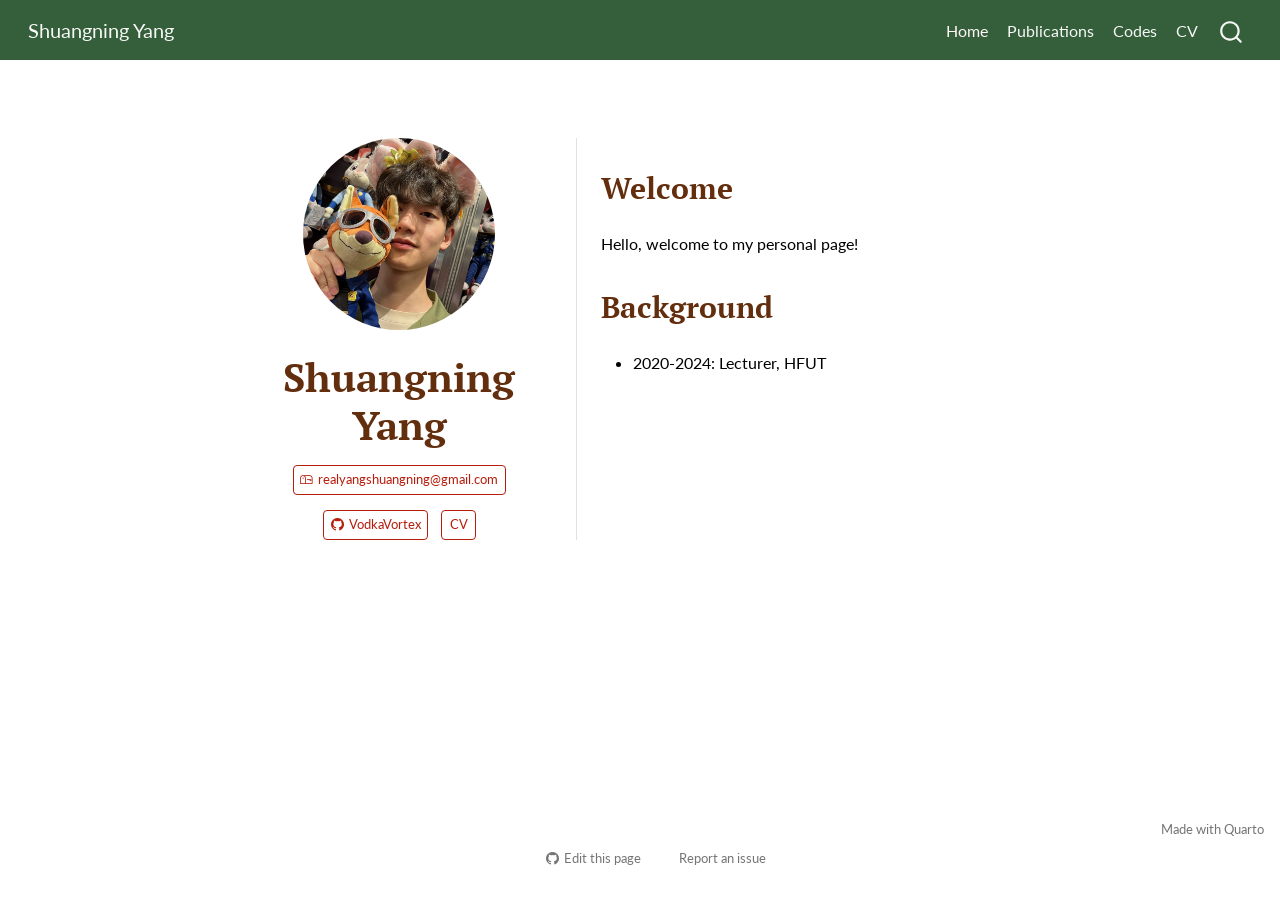
==== docs/index.html @ d21ace36 "update site" ====
<!DOCTYPE html>
<html xmlns="http://www.w3.org/1999/xhtml" lang="en" xml:lang="en"><head>

<meta charset="utf-8">
<meta name="generator" content="quarto-1.9.37">

<meta name="viewport" content="width=device-width, initial-scale=1.0, user-scalable=yes">


<title>Shuangning Yang</title>
<style>
/* Default styles provided by pandoc.
** See https://pandoc.org/MANUAL.html#variables-for-html for config info.
*/
code{white-space: pre-wrap;}
span.smallcaps{font-variant: small-caps;}
div.columns{display: flex; gap: min(4vw, 1.5em);}
div.column{flex: auto; overflow-x: auto;}
div.hanging-indent{margin-left: 1.5em; text-indent: -1.5em;}
ul.task-list{list-style: none;}
ul.task-list li input[type="checkbox"] {
  width: 0.8em;
  margin: 0 0.8em 0.2em -1em; /* quarto-specific, see https://github.com/quarto-dev/quarto-cli/issues/4556 */ 
  vertical-align: middle;
}
</style>


<script src="site_libs/quarto-nav/quarto-nav.js"></script>
<script src="site_libs/quarto-nav/headroom.min.js"></script>
<script src="site_libs/clipboard/clipboard.min.js"></script>
<script src="site_libs/quarto-search/autocomplete.umd.js"></script>
<script src="site_libs/quarto-search/fuse.min.js"></script>
<script src="site_libs/quarto-search/quarto-search.js"></script>
<meta name="quarto:offset" content="./">
<link href="./images/site-logo.png" rel="icon" type="image/png">
<script src="site_libs/quarto-html/quarto.js" type="module"></script>
<script src="site_libs/quarto-html/tabsets/tabsets.js" type="module"></script>
<script src="site_libs/quarto-html/popper.min.js"></script>
<script src="site_libs/quarto-html/tippy.umd.min.js"></script>
<link href="site_libs/quarto-html/tippy.css" rel="stylesheet">
<link href="site_libs/quarto-html/quarto-syntax-highlighting-a9c94084e156453ce75ecc8ff7b2041c.css" rel="stylesheet" id="quarto-text-highlighting-styles">
<script src="site_libs/bootstrap/bootstrap.min.js"></script>
<link href="site_libs/bootstrap/bootstrap-icons.css" rel="stylesheet">
<link href="site_libs/bootstrap/bootstrap-41ae93add7a3557bed0a49f18073adfd.min.css" rel="stylesheet" append-hash="true" id="quarto-bootstrap" data-mode="light">
<script id="quarto-search-options" type="application/json">{
  "location": "navbar",
  "copy-button": false,
  "collapse-after": 3,
  "panel-placement": "end",
  "type": "overlay",
  "limit": 50,
  "keyboard-shortcut": [
    "f",
    "/",
    "s"
  ],
  "show-item-context": false,
  "language": {
    "search-no-results-text": "No results",
    "search-matching-documents-text": "matching documents",
    "search-copy-link-title": "Copy link to search",
    "search-hide-matches-text": "Hide additional matches",
    "search-more-match-text": "more match in this document",
    "search-more-matches-text": "more matches in this document",
    "search-clear-button-title": "Clear",
    "search-text-placeholder": "",
    "search-detached-cancel-button-title": "Cancel",
    "search-submit-button-title": "Submit",
    "search-label": "Search"
  }
}</script>


</head>

<body class="nav-fixed fullcontent quarto-light">

<div id="quarto-search-results"></div>
  <header id="quarto-header" class="headroom fixed-top">
    <nav class="navbar navbar-expand-lg " data-bs-theme="dark">
      <div class="navbar-container container-fluid">
      <div class="navbar-brand-container mx-auto">
    <a class="navbar-brand" href="./index.html">
    <span class="navbar-title">Shuangning Yang</span>
    </a>
  </div>
            <div id="quarto-search" class="" title="Search"></div>
          <button class="navbar-toggler" type="button" data-bs-toggle="collapse" data-bs-target="#navbarCollapse" aria-controls="navbarCollapse" role="menu" aria-expanded="false" aria-label="Toggle navigation" onclick="if (window.quartoToggleHeadroom) { window.quartoToggleHeadroom(); }">
  <span class="navbar-toggler-icon"></span>
</button>
          <div class="collapse navbar-collapse" id="navbarCollapse">
            <ul class="navbar-nav navbar-nav-scroll ms-auto">
  <li class="nav-item">
    <a class="nav-link active" href="./index.html" aria-current="page"> 
<span class="menu-text">Home</span></a>
  </li>  
  <li class="nav-item">
    <a class="nav-link" href="./publications.html"> 
<span class="menu-text">Publications</span></a>
  </li>  
  <li class="nav-item">
    <a class="nav-link" href="./codes.html"> 
<span class="menu-text">Codes</span></a>
  </li>  
  <li class="nav-item">
    <a class="nav-link" href="./CV.pdf"> 
<span class="menu-text">CV</span></a>
  </li>  
</ul>
          </div> <!-- /navcollapse -->
            <div class="quarto-navbar-tools">
</div>
      </div> <!-- /container-fluid -->
    </nav>
</header>
<!-- content -->
<div id="quarto-content" class="quarto-container page-columns page-rows-contents page-layout-article page-navbar">
<!-- sidebar -->
<!-- margin-sidebar -->
    
<!-- main -->
<main class="content" id="quarto-document-content">




<div class="quarto-about-trestles">
  <div class="about-entity">
    <img src="images/yangshuangning.png" class="about-image
  round " style="height: 12em; width: 12em;">
<header id="title-block-header" class="quarto-title-block default">
<div class="quarto-title">
<h1 class="title">Shuangning Yang</h1>
</div>
<div class="quarto-title-meta">
  </div>
</header>
    <div class="about-links">
  <a href="mailto:realyangshuangning@gmail.com" class="about-link" rel="" target="">
    <i class="bi bi-mailbox"></i>
     <span class="about-link-text">realyangshuangning@gmail.com</span>
  </a>
  <a href="https://github.com/VodkaVortex" class="about-link" rel="" target="">
    <i class="bi bi-github"></i>
     <span class="about-link-text">VodkaVortex</span>
  </a>
  <a href="/CV.pdf" class="about-link" rel="" target="">
    <i class="bi bi-📝"></i>
     <span class="about-link-text">CV</span>
  </a>
</div>
  </div>
  <div class="about-contents"><div id="hero-heading">
<section id="welcome" class="level2">
<h2 data-anchor-id="welcome">Welcome</h2>
<p>Hello, welcome to my personal page!</p>
</section>
<section id="background" class="level2">
<h2 data-anchor-id="background">Background</h2>
<ul>
<li>2020-2024: Lecturer, HFUT</li>
</ul>
</section>
</div></div>
</div>





</main> <!-- /main -->
<script id="quarto-html-after-body" type="application/javascript">
  window.document.addEventListener("DOMContentLoaded", function (event) {
    const isCodeAnnotation = (el) => {
      for (const clz of el.classList) {
        if (clz.startsWith('code-annotation-')) {                     
          return true;
        }
      }
      return false;
    }
    const onCopySuccess = function(e) {
      // button target
      const button = e.trigger;
      // don't keep focus
      button.blur();
      // flash "checked"
      button.classList.add('code-copy-button-checked');
      var currentTitle = button.getAttribute("title");
      button.setAttribute("title", "Copied!");
      let tooltip;
      if (window.bootstrap) {
        button.setAttribute("data-bs-toggle", "tooltip");
        button.setAttribute("data-bs-placement", "left");
        button.setAttribute("data-bs-title", "Copied!");
        tooltip = new bootstrap.Tooltip(button, 
          { trigger: "manual", 
            customClass: "code-copy-button-tooltip",
            offset: [0, -8]});
        tooltip.show();    
      }
      setTimeout(function() {
        if (tooltip) {
          tooltip.hide();
          button.removeAttribute("data-bs-title");
          button.removeAttribute("data-bs-toggle");
          button.removeAttribute("data-bs-placement");
        }
        button.setAttribute("title", currentTitle);
        button.classList.remove('code-copy-button-checked');
      }, 1000);
      // clear code selection
      e.clearSelection();
    }
    const getTextToCopy = function(trigger) {
      const outerScaffold = trigger.parentElement.cloneNode(true);
      const codeEl = outerScaffold.querySelector('code');
      for (const childEl of codeEl.children) {
        if (isCodeAnnotation(childEl)) {
          childEl.remove();
        }
      }
      return codeEl.innerText;
    }
    const clipboard = new window.ClipboardJS('.code-copy-button:not([data-in-quarto-modal])', {
      text: getTextToCopy
    });
    clipboard.on('success', onCopySuccess);
    if (window.document.getElementById('quarto-embedded-source-code-modal')) {
      const clipboardModal = new window.ClipboardJS('.code-copy-button[data-in-quarto-modal]', {
        text: getTextToCopy,
        container: window.document.getElementById('quarto-embedded-source-code-modal')
      });
      clipboardModal.on('success', onCopySuccess);
    }
      var localhostRegex = new RegExp(/^(?:http|https):\/\/localhost\:?[0-9]*\//);
      var mailtoRegex = new RegExp(/^mailto:/);
        var filterRegex = new RegExp("https:\/\/yangshuangning\.github\.io");
      var isInternal = (href) => {
          return filterRegex.test(href) || localhostRegex.test(href) || mailtoRegex.test(href);
      }
      // Inspect non-navigation links and adorn them if external
     var links = window.document.querySelectorAll('a[href]:not(.nav-link):not(.navbar-brand):not(.toc-action):not(.sidebar-link):not(.sidebar-item-toggle):not(.pagination-link):not(.no-external):not([aria-hidden]):not(.dropdown-item):not(.quarto-navigation-tool):not(.about-link)');
      for (var i=0; i<links.length; i++) {
        const link = links[i];
        if (!isInternal(link.href)) {
          // undo the damage that might have been done by quarto-nav.js in the case of
          // links that we want to consider external
          if (link.dataset.originalHref !== undefined) {
            link.href = link.dataset.originalHref;
          }
        }
      }
    function tippyHover(el, contentFn, onTriggerFn, onUntriggerFn) {
      const config = {
        allowHTML: true,
        maxWidth: 500,
        delay: 100,
        arrow: false,
        appendTo: function(el) {
            return el.parentElement;
        },
        interactive: true,
        interactiveBorder: 10,
        theme: 'quarto',
        placement: 'bottom-start',
      };
      if (contentFn) {
        config.content = contentFn;
      }
      if (onTriggerFn) {
        config.onTrigger = onTriggerFn;
      }
      if (onUntriggerFn) {
        config.onUntrigger = onUntriggerFn;
      }
      window.tippy(el, config); 
    }
    const noterefs = window.document.querySelectorAll('a[role="doc-noteref"]');
    for (var i=0; i<noterefs.length; i++) {
      const ref = noterefs[i];
      tippyHover(ref, function() {
        // use id or data attribute instead here
        let href = ref.getAttribute('data-footnote-href') || ref.getAttribute('href');
        try { href = new URL(href).hash; } catch {}
        const id = href.replace(/^#\/?/, "");
        const note = window.document.getElementById(id);
        if (note) {
          return note.innerHTML;
        } else {
          return "";
        }
      });
    }
    const xrefs = window.document.querySelectorAll('a.quarto-xref');
    const processXRef = (id, note) => {
      // Strip column container classes
      const stripColumnClz = (el) => {
        el.classList.remove("page-full", "page-columns");
        if (el.children) {
          for (const child of el.children) {
            stripColumnClz(child);
          }
        }
      }
      stripColumnClz(note)
      if (id === null || id.startsWith('sec-')) {
        // Special case sections, only their first couple elements
        const container = document.createElement("div");
        if (note.children && note.children.length > 2) {
          container.appendChild(note.children[0].cloneNode(true));
          for (let i = 1; i < note.children.length; i++) {
            const child = note.children[i];
            if (child.tagName === "P" && child.innerText === "") {
              continue;
            } else {
              container.appendChild(child.cloneNode(true));
              break;
            }
          }
          if (window.Quarto?.typesetMath) {
            window.Quarto.typesetMath(container);
          }
          return container.innerHTML
        } else {
          if (window.Quarto?.typesetMath) {
            window.Quarto.typesetMath(note);
          }
          return note.innerHTML;
        }
      } else {
        // Remove any anchor links if they are present
        const anchorLink = note.querySelector('a.anchorjs-link');
        if (anchorLink) {
          anchorLink.remove();
        }
        if (window.Quarto?.typesetMath) {
          window.Quarto.typesetMath(note);
        }
        if (note.classList.contains("callout")) {
          return note.outerHTML;
        } else {
          return note.innerHTML;
        }
      }
    }
    for (var i=0; i<xrefs.length; i++) {
      const xref = xrefs[i];
      tippyHover(xref, undefined, function(instance) {
        instance.disable();
        let url = xref.getAttribute('href');
        let hash = undefined; 
        if (url.startsWith('#')) {
          hash = url;
        } else {
          try { hash = new URL(url).hash; } catch {}
        }
        if (hash) {
          const id = hash.replace(/^#\/?/, "");
          const note = window.document.getElementById(id);
          if (note !== null) {
            try {
              const html = processXRef(id, note.cloneNode(true));
              instance.setContent(html);
            } finally {
              instance.enable();
              instance.show();
            }
          } else {
            // See if we can fetch this
            fetch(url.split('#')[0])
            .then(res => res.text())
            .then(html => {
              const parser = new DOMParser();
              const htmlDoc = parser.parseFromString(html, "text/html");
              const note = htmlDoc.getElementById(id);
              if (note !== null) {
                const html = processXRef(id, note);
                instance.setContent(html);
              } 
            }).finally(() => {
              instance.enable();
              instance.show();
            });
          }
        } else {
          // See if we can fetch a full url (with no hash to target)
          // This is a special case and we should probably do some content thinning / targeting
          fetch(url)
          .then(res => res.text())
          .then(html => {
            const parser = new DOMParser();
            const htmlDoc = parser.parseFromString(html, "text/html");
            const note = htmlDoc.querySelector('main.content');
            if (note !== null) {
              // This should only happen for chapter cross references
              // (since there is no id in the URL)
              // remove the first header
              if (note.children.length > 0 && note.children[0].tagName === "HEADER") {
                note.children[0].remove();
              }
              const html = processXRef(null, note);
              instance.setContent(html);
            } 
          }).finally(() => {
            instance.enable();
            instance.show();
          });
        }
      }, function(instance) {
      });
    }
        let selectedAnnoteEl;
        const selectorForAnnotation = ( cell, annotation) => {
          let cellAttr = 'data-code-cell="' + cell + '"';
          let lineAttr = 'data-code-annotation="' +  annotation + '"';
          const selector = 'span[' + cellAttr + '][' + lineAttr + ']';
          return selector;
        }
        const selectCodeLines = (annoteEl) => {
          const doc = window.document;
          const targetCell = annoteEl.getAttribute("data-target-cell");
          const targetAnnotation = annoteEl.getAttribute("data-target-annotation");
          const annoteSpan = window.document.querySelector(selectorForAnnotation(targetCell, targetAnnotation));
          const lines = annoteSpan.getAttribute("data-code-lines").split(",");
          const lineIds = lines.map((line) => {
            return targetCell + "-" + line;
          })
          let top = null;
          let height = null;
          let parent = null;
          if (lineIds.length > 0) {
              //compute the position of the single el (top and bottom and make a div)
              const el = window.document.getElementById(lineIds[0]);
              top = el.offsetTop;
              height = el.offsetHeight;
              parent = el.parentElement.parentElement;
            if (lineIds.length > 1) {
              const lastEl = window.document.getElementById(lineIds[lineIds.length - 1]);
              const bottom = lastEl.offsetTop + lastEl.offsetHeight;
              height = bottom - top;
            }
            if (top !== null && height !== null && parent !== null) {
              // cook up a div (if necessary) and position it 
              let div = window.document.getElementById("code-annotation-line-highlight");
              if (div === null) {
                div = window.document.createElement("div");
                div.setAttribute("id", "code-annotation-line-highlight");
                div.style.position = 'absolute';
                parent.appendChild(div);
              }
              div.style.top = top - 2 + "px";
              div.style.height = height + 4 + "px";
              div.style.left = 0;
              let gutterDiv = window.document.getElementById("code-annotation-line-highlight-gutter");
              if (gutterDiv === null) {
                gutterDiv = window.document.createElement("div");
                gutterDiv.setAttribute("id", "code-annotation-line-highlight-gutter");
                gutterDiv.style.position = 'absolute';
                const codeCell = window.document.getElementById(targetCell);
                const gutter = codeCell.querySelector('.code-annotation-gutter');
                gutter.appendChild(gutterDiv);
              }
              gutterDiv.style.top = top - 2 + "px";
              gutterDiv.style.height = height + 4 + "px";
            }
            selectedAnnoteEl = annoteEl;
          }
        };
        const unselectCodeLines = () => {
          const elementsIds = ["code-annotation-line-highlight", "code-annotation-line-highlight-gutter"];
          elementsIds.forEach((elId) => {
            const div = window.document.getElementById(elId);
            if (div) {
              div.remove();
            }
          });
          selectedAnnoteEl = undefined;
        };
          // Handle positioning of the toggle
      window.addEventListener(
        "resize",
        throttle(() => {
          elRect = undefined;
          if (selectedAnnoteEl) {
            selectCodeLines(selectedAnnoteEl);
          }
        }, 10)
      );
      function throttle(fn, ms) {
      let throttle = false;
      let timer;
        return (...args) => {
          if(!throttle) { // first call gets through
              fn.apply(this, args);
              throttle = true;
          } else { // all the others get throttled
              if(timer) clearTimeout(timer); // cancel #2
              timer = setTimeout(() => {
                fn.apply(this, args);
                timer = throttle = false;
              }, ms);
          }
        };
      }
        // Attach click handler to the DT
        const annoteDls = window.document.querySelectorAll('dt[data-target-cell]');
        for (const annoteDlNode of annoteDls) {
          annoteDlNode.addEventListener('click', (event) => {
            const clickedEl = event.target;
            if (clickedEl !== selectedAnnoteEl) {
              unselectCodeLines();
              const activeEl = window.document.querySelector('dt[data-target-cell].code-annotation-active');
              if (activeEl) {
                activeEl.classList.remove('code-annotation-active');
              }
              selectCodeLines(clickedEl);
              clickedEl.classList.add('code-annotation-active');
            } else {
              // Unselect the line
              unselectCodeLines();
              clickedEl.classList.remove('code-annotation-active');
            }
          });
        }
    const findCites = (el) => {
      const parentEl = el.parentElement;
      if (parentEl) {
        const cites = parentEl.dataset.cites;
        if (cites) {
          return {
            el,
            cites: cites.split(' ')
          };
        } else {
          return findCites(el.parentElement)
        }
      } else {
        return undefined;
      }
    };
    var bibliorefs = window.document.querySelectorAll('a[role="doc-biblioref"]');
    for (var i=0; i<bibliorefs.length; i++) {
      const ref = bibliorefs[i];
      const citeInfo = findCites(ref);
      if (citeInfo) {
        tippyHover(citeInfo.el, function() {
          var popup = window.document.createElement('div');
          citeInfo.cites.forEach(function(cite) {
            var citeDiv = window.document.createElement('div');
            citeDiv.classList.add('hanging-indent');
            citeDiv.classList.add('csl-entry');
            var biblioDiv = window.document.getElementById('ref-' + cite);
            if (biblioDiv) {
              citeDiv.innerHTML = biblioDiv.innerHTML;
            }
            popup.appendChild(citeDiv);
          });
          return popup.innerHTML;
        });
      }
    }
  });
  </script>
</div> <!-- /content -->
<footer class="footer">
  <div class="nav-footer">
    <div class="nav-footer-left">
      &nbsp;
    </div>   
    <div class="nav-footer-center">
      &nbsp;
    <div class="toc-actions"><ul><li><a href="https://github.com/yangshuangning/yangshuangning.github.io/edit/main/index.qmd" class="toc-action"><i class="bi bi-github"></i>Edit this page</a></li><li><a href="https://github.com/yangshuangning/yangshuangning.github.io/issues/new" class="toc-action"><i class="bi empty"></i>Report an issue</a></li></ul></div></div>
    <div class="nav-footer-right">
<p>Made with <a href="https://quarto.org/">Quarto</a><br></p>
</div>
  </div>
</footer>




</body></html>
---- docs/site_libs/quarto-html/tippy.css ----
.tippy-box[data-animation=fade][data-state=hidden]{opacity:0}[data-tippy-root]{max-width:calc(100vw - 10px)}.tippy-box{position:relative;background-color:#333;color:#fff;border-radius:4px;font-size:14px;line-height:1.4;white-space:normal;outline:0;transition-property:transform,visibility,opacity}.tippy-box[data-placement^=top]>.tippy-arrow{bottom:0}.tippy-box[data-placement^=top]>.tippy-arrow:before{bottom:-7px;left:0;border-width:8px 8px 0;border-top-color:initial;transform-origin:center top}.tippy-box[data-placement^=bottom]>.tippy-arrow{top:0}.tippy-box[data-placement^=bottom]>.tippy-arrow:before{top:-7px;left:0;border-width:0 8px 8px;border-bottom-color:initial;transform-origin:center bottom}.tippy-box[data-placement^=left]>.tippy-arrow{right:0}.tippy-box[data-placement^=left]>.tippy-arrow:before{border-width:8px 0 8px 8px;border-left-color:initial;right:-7px;transform-origin:center left}.tippy-box[data-placement^=right]>.tippy-arrow{left:0}.tippy-box[data-placement^=right]>.tippy-arrow:before{left:-7px;border-width:8px 8px 8px 0;border-right-color:initial;transform-origin:center right}.tippy-box[data-inertia][data-state=visible]{transition-timing-function:cubic-bezier(.54,1.5,.38,1.11)}.tippy-arrow{width:16px;height:16px;color:#333}.tippy-arrow:before{content:"";position:absolute;border-color:transparent;border-style:solid}.tippy-content{position:relative;padding:5px 9px;z-index:1}
---- docs/site_libs/quarto-html/quarto-syntax-highlighting-a9c94084e156453ce75ecc8ff7b2041c.css ----
/* quarto syntax highlight colors */
:root {
  --quarto-hl-ot-color: #003B4F;
  --quarto-hl-at-color: #657422;
  --quarto-hl-ss-color: #20794D;
  --quarto-hl-an-color: #5E5E5E;
  --quarto-hl-fu-color: #4758AB;
  --quarto-hl-st-color: #20794D;
  --quarto-hl-cf-color: #003B4F;
  --quarto-hl-op-color: #5E5E5E;
  --quarto-hl-er-color: #AD0000;
  --quarto-hl-bn-color: #AD0000;
  --quarto-hl-al-color: #AD0000;
  --quarto-hl-va-color: #111111;
  --quarto-hl-bu-color: inherit;
  --quarto-hl-ex-color: inherit;
  --quarto-hl-pp-color: #AD0000;
  --quarto-hl-in-color: #5E5E5E;
  --quarto-hl-vs-color: #20794D;
  --quarto-hl-wa-color: #5E5E5E;
  --quarto-hl-do-color: #5E5E5E;
  --quarto-hl-im-color: #00769E;
  --quarto-hl-ch-color: #20794D;
  --quarto-hl-dt-color: #AD0000;
  --quarto-hl-fl-color: #AD0000;
  --quarto-hl-co-color: #5E5E5E;
  --quarto-hl-cv-color: #5E5E5E;
  --quarto-hl-cn-color: #8f5902;
  --quarto-hl-sc-color: #5E5E5E;
  --quarto-hl-dv-color: #AD0000;
  --quarto-hl-kw-color: #003B4F;
}

/* other quarto variables */
:root {
  --quarto-font-monospace: "Source Code Pro", monospace;
}

/* syntax highlight based on Pandoc's rules */
pre > code.sourceCode > span {
  color: #003B4F;
}

code.sourceCode > span {
  color: #003B4F;
}

div.sourceCode,
div.sourceCode pre.sourceCode {
  color: #003B4F;
}

/* Normal */
code span {
  color: #003B4F;
}

/* Alert */
code span.al {
  color: #AD0000;
  font-style: inherit;
}

/* Annotation */
code span.an {
  color: #5E5E5E;
  font-style: inherit;
}

/* Attribute */
code span.at {
  color: #657422;
  font-style: inherit;
}

/* BaseN */
code span.bn {
  color: #AD0000;
  font-style: inherit;
}

/* BuiltIn */
code span.bu {
  font-style: inherit;
}

/* ControlFlow */
code span.cf {
  color: #003B4F;
  font-weight: bold;
  font-style: inherit;
}

/* Char */
code span.ch {
  color: #20794D;
  font-style: inherit;
}

/* Constant */
code span.cn {
  color: #8f5902;
  font-style: inherit;
}

/* Comment */
code span.co {
  color: #5E5E5E;
  font-style: inherit;
}

/* CommentVar */
code span.cv {
  color: #5E5E5E;
  font-style: italic;
}

/* Documentation */
code span.do {
  color: #5E5E5E;
  font-style: italic;
}

/* DataType */
code span.dt {
  color: #AD0000;
  font-style: inherit;
}

/* DecVal */
code span.dv {
  color: #AD0000;
  font-style: inherit;
}

/* Error */
code span.er {
  color: #AD0000;
  font-style: inherit;
}

/* Extension */
code span.ex {
  font-style: inherit;
}

/* Float */
code span.fl {
  color: #AD0000;
  font-style: inherit;
}

/* Function */
code span.fu {
  color: #4758AB;
  font-style: inherit;
}

/* Import */
code span.im {
  color: #00769E;
  font-style: inherit;
}

/* Information */
code span.in {
  color: #5E5E5E;
  font-style: inherit;
}

/* Keyword */
code span.kw {
  color: #003B4F;
  font-weight: bold;
  font-style: inherit;
}

/* Operator */
code span.op {
  color: #5E5E5E;
  font-style: inherit;
}

/* Other */
code span.ot {
  color: #003B4F;
  font-style: inherit;
}

/* Preprocessor */
code span.pp {
  color: #AD0000;
  font-style: inherit;
}

/* SpecialChar */
code span.sc {
  color: #5E5E5E;
  font-style: inherit;
}

/* SpecialString */
code span.ss {
  color: #20794D;
  font-style: inherit;
}

/* String */
code span.st {
  color: #20794D;
  font-style: inherit;
}

/* Variable */
code span.va {
  color: #111111;
  font-style: inherit;
}

/* VerbatimString */
code span.vs {
  color: #20794D;
  font-style: inherit;
}

/* Warning */
code span.wa {
  color: #5E5E5E;
  font-style: italic;
}

.prevent-inlining {
  content: "</";
}

/*# sourceMappingURL=ad27052c1b7979d94bc9fc16dbd58621.css.map */
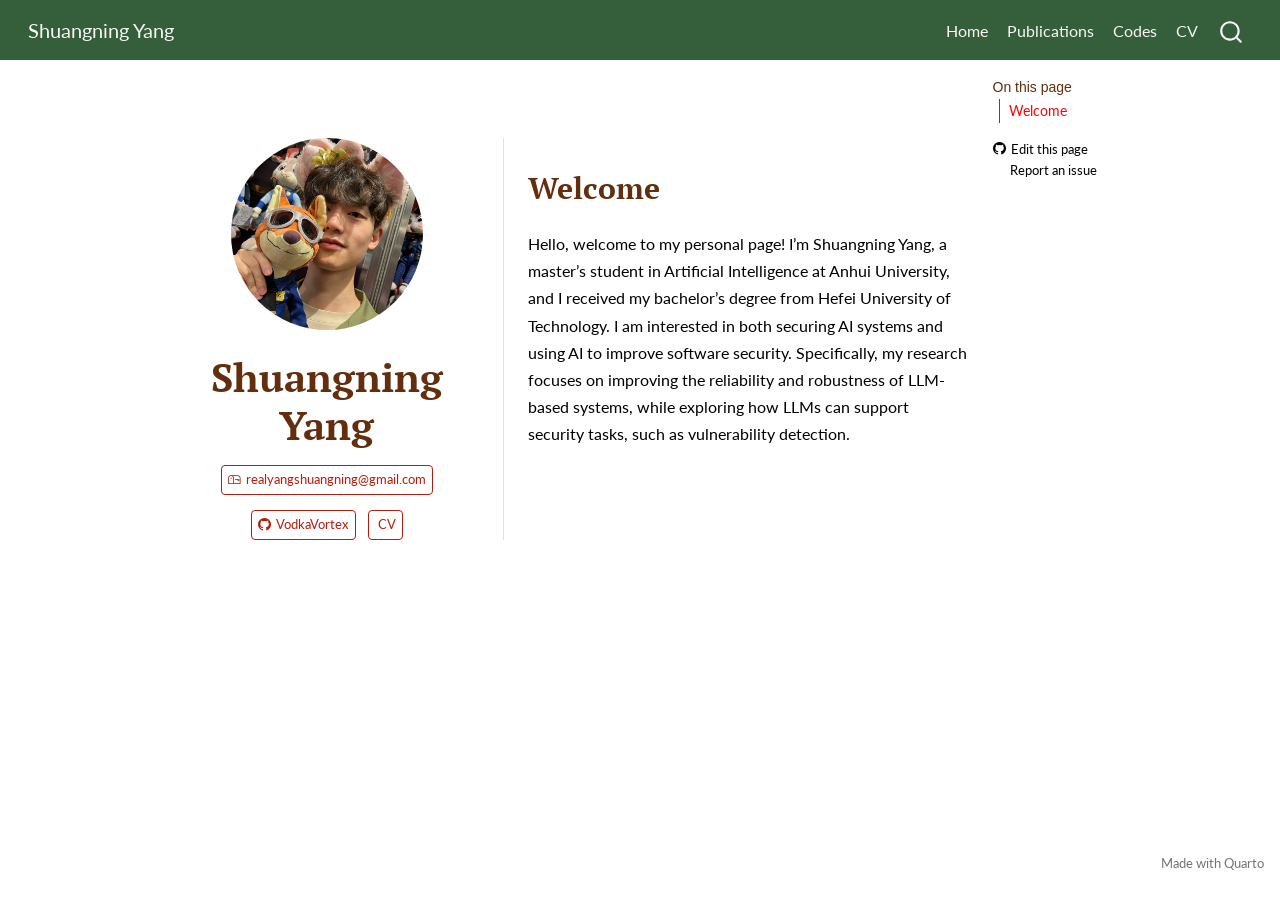
==== commit 65844712: "update site" ====
--- a/docs/index.html
+++ b/docs/index.html
@@ -74,7 +74,7 @@
 
 </head>
 
-<body class="nav-fixed fullcontent quarto-light">
+<body class="nav-fixed quarto-light">
 
 <div id="quarto-search-results"></div>
   <header id="quarto-header" class="headroom fixed-top">
@@ -118,7 +118,15 @@
 <div id="quarto-content" class="quarto-container page-columns page-rows-contents page-layout-article page-navbar">
 <!-- sidebar -->
 <!-- margin-sidebar -->
-    
+    <div id="quarto-margin-sidebar" class="sidebar margin-sidebar">
+        <nav id="TOC" role="doc-toc" class="toc-active">
+    <h2 id="toc-title">On this page</h2>
+   
+  <ul>
+  <li><a href="#welcome" id="toc-welcome" class="nav-link active" data-scroll-target="#welcome">Welcome</a></li>
+  </ul>
+<div class="toc-actions"><ul><li><a href="https://github.com/yangshuangning/yangshuangning.github.io/edit/main/index.qmd" class="toc-action"><i class="bi bi-github"></i>Edit this page</a></li><li><a href="https://github.com/yangshuangning/yangshuangning.github.io/issues/new" class="toc-action"><i class="bi empty"></i>Report an issue</a></li></ul></div></nav>
+    </div>
 <!-- main -->
 <main class="content" id="quarto-document-content">
 
@@ -154,13 +162,7 @@
   <div class="about-contents"><div id="hero-heading">
 <section id="welcome" class="level2">
 <h2 data-anchor-id="welcome">Welcome</h2>
-<p>Hello, welcome to my personal page!</p>
-</section>
-<section id="background" class="level2">
-<h2 data-anchor-id="background">Background</h2>
-<ul>
-<li>2020-2024: Lecturer, HFUT</li>
-</ul>
+<p>Hello, welcome to my personal page! I’m Shuangning Yang, a master’s student in Artificial Intelligence at Anhui University, and I received my bachelor’s degree from Hefei University of Technology. I am interested in both securing AI systems and using AI to improve software security. Specifically, my research focuses on improving the reliability and robustness of LLM-based systems, while exploring how LLMs can support security tasks, such as vulnerability detection.</p>
 </section>
 </div></div>
 </div>
@@ -571,7 +573,7 @@
     </div>   
     <div class="nav-footer-center">
       &nbsp;
-    <div class="toc-actions"><ul><li><a href="https://github.com/yangshuangning/yangshuangning.github.io/edit/main/index.qmd" class="toc-action"><i class="bi bi-github"></i>Edit this page</a></li><li><a href="https://github.com/yangshuangning/yangshuangning.github.io/issues/new" class="toc-action"><i class="bi empty"></i>Report an issue</a></li></ul></div></div>
+    <div class="toc-actions d-sm-block d-md-none"><ul><li><a href="https://github.com/yangshuangning/yangshuangning.github.io/edit/main/index.qmd" class="toc-action"><i class="bi bi-github"></i>Edit this page</a></li><li><a href="https://github.com/yangshuangning/yangshuangning.github.io/issues/new" class="toc-action"><i class="bi empty"></i>Report an issue</a></li></ul></div></div>
     <div class="nav-footer-right">
 <p>Made with <a href="https://quarto.org/">Quarto</a><br></p>
 </div>
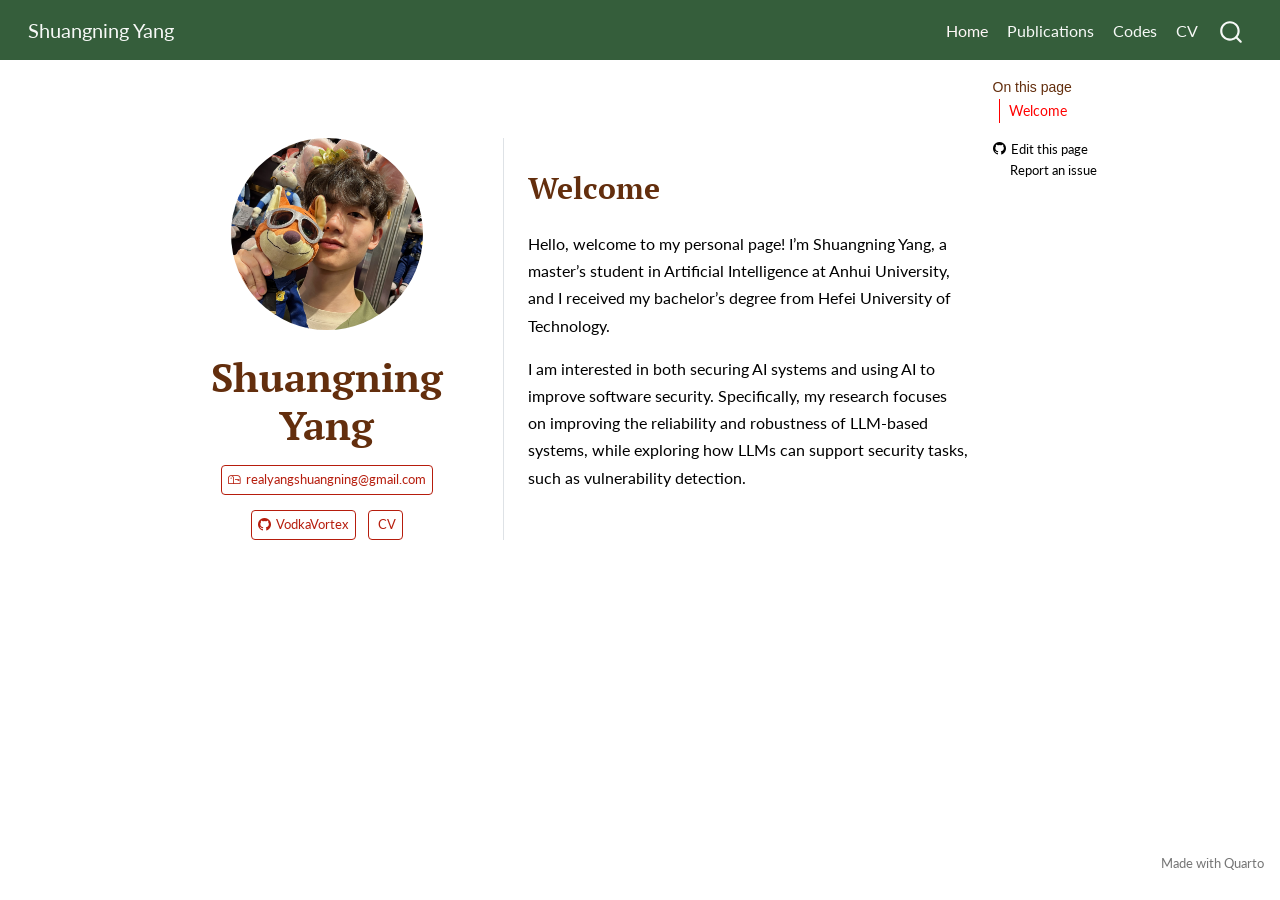
==== commit 18a79e8b: "update site" ====
--- a/docs/index.html
+++ b/docs/index.html
@@ -162,7 +162,8 @@
   <div class="about-contents"><div id="hero-heading">
 <section id="welcome" class="level2">
 <h2 data-anchor-id="welcome">Welcome</h2>
-<p>Hello, welcome to my personal page! I’m Shuangning Yang, a master’s student in Artificial Intelligence at Anhui University, and I received my bachelor’s degree from Hefei University of Technology. I am interested in both securing AI systems and using AI to improve software security. Specifically, my research focuses on improving the reliability and robustness of LLM-based systems, while exploring how LLMs can support security tasks, such as vulnerability detection.</p>
+<p>Hello, welcome to my personal page! I’m Shuangning Yang, a master’s student in Artificial Intelligence at Anhui University, and I received my bachelor’s degree from Hefei University of Technology.</p>
+<p>I am interested in both securing AI systems and using AI to improve software security. Specifically, my research focuses on improving the reliability and robustness of LLM-based systems, while exploring how LLMs can support security tasks, such as vulnerability detection.</p>
 </section>
 </div></div>
 </div>
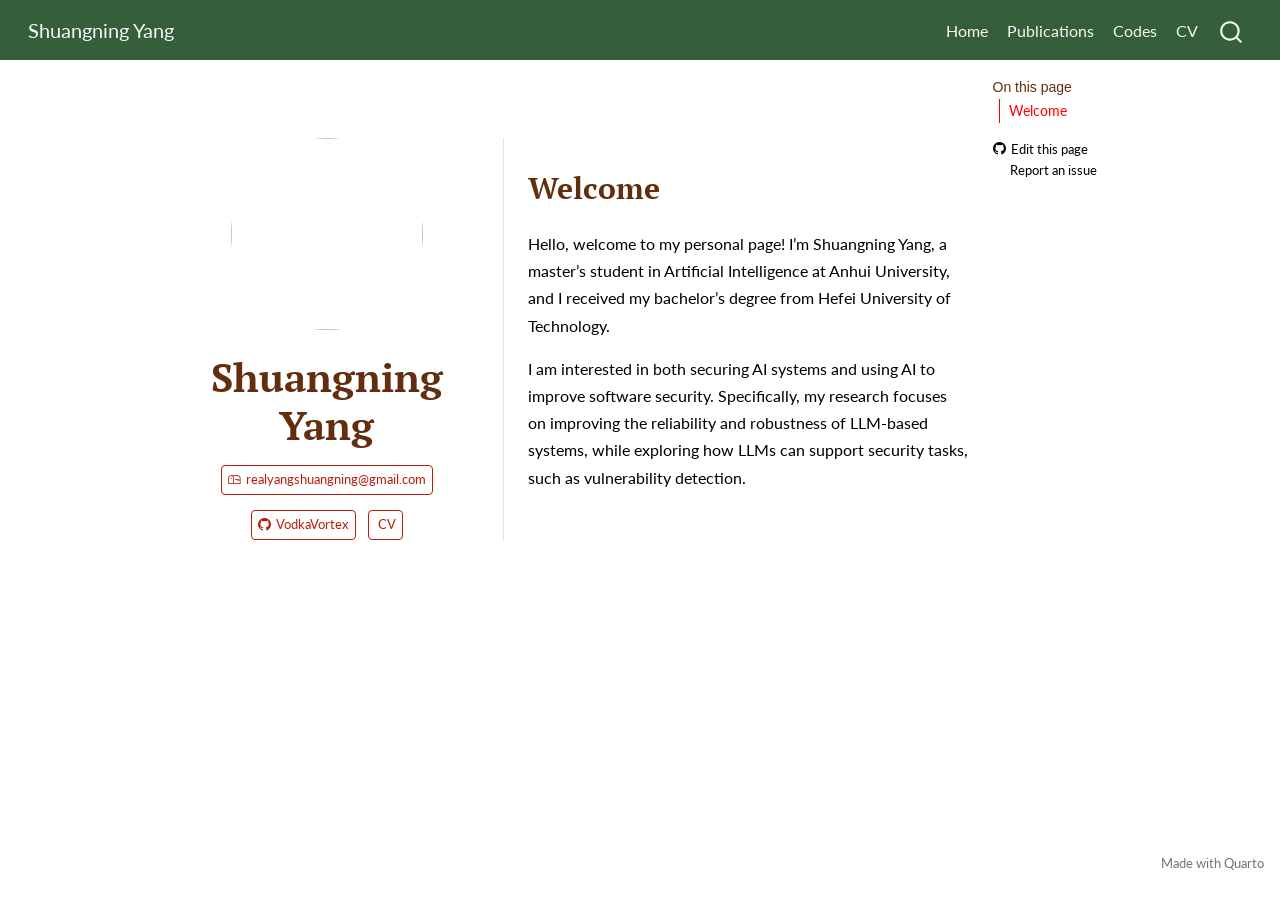
==== commit dcabe063: "update site" ====
--- a/docs/index.html
+++ b/docs/index.html
@@ -33,7 +33,7 @@
 <script src="site_libs/quarto-search/fuse.min.js"></script>
 <script src="site_libs/quarto-search/quarto-search.js"></script>
 <meta name="quarto:offset" content="./">
-<link href="./images/site-logo.png" rel="icon" type="image/png">
+<link href="./images/logo.png" rel="icon" type="image/png">
 <script src="site_libs/quarto-html/quarto.js" type="module"></script>
 <script src="site_libs/quarto-html/tabsets/tabsets.js" type="module"></script>
 <script src="site_libs/quarto-html/popper.min.js"></script>
@@ -135,7 +135,7 @@
 
 <div class="quarto-about-trestles">
   <div class="about-entity">
-    <img src="images/yangshuangning.png" class="about-image
+    <img src="images/Yangshuangning.png" class="about-image
   round " style="height: 12em; width: 12em;">
 <header id="title-block-header" class="quarto-title-block default">
 <div class="quarto-title">
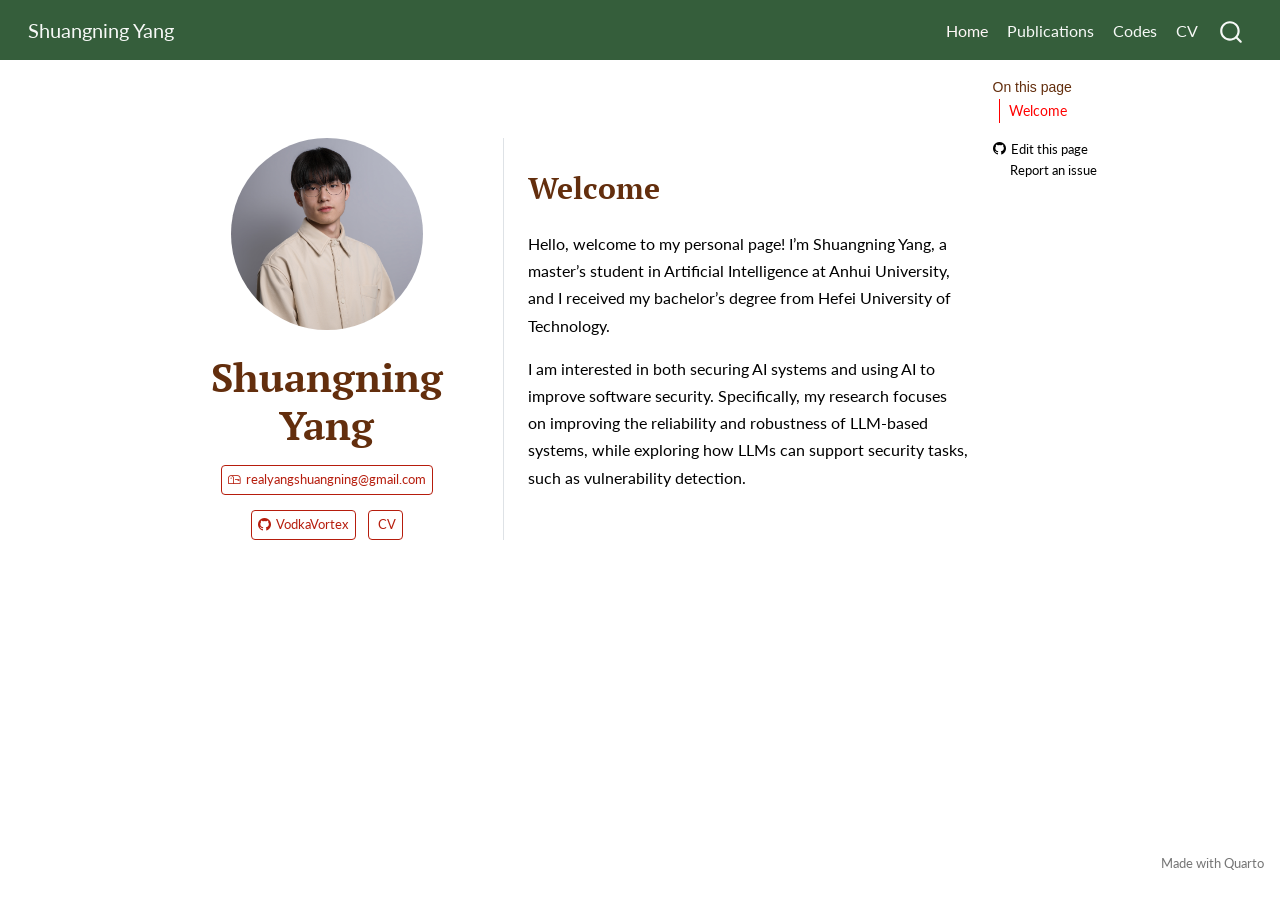
==== commit 3d2effae: "update site" ====
--- a/docs/index.html
+++ b/docs/index.html
@@ -135,7 +135,7 @@
 
 <div class="quarto-about-trestles">
   <div class="about-entity">
-    <img src="images/Yangshuangning.png" class="about-image
+    <img src="images/yangshuangning.png" class="about-image
   round " style="height: 12em; width: 12em;">
 <header id="title-block-header" class="quarto-title-block default">
 <div class="quarto-title">
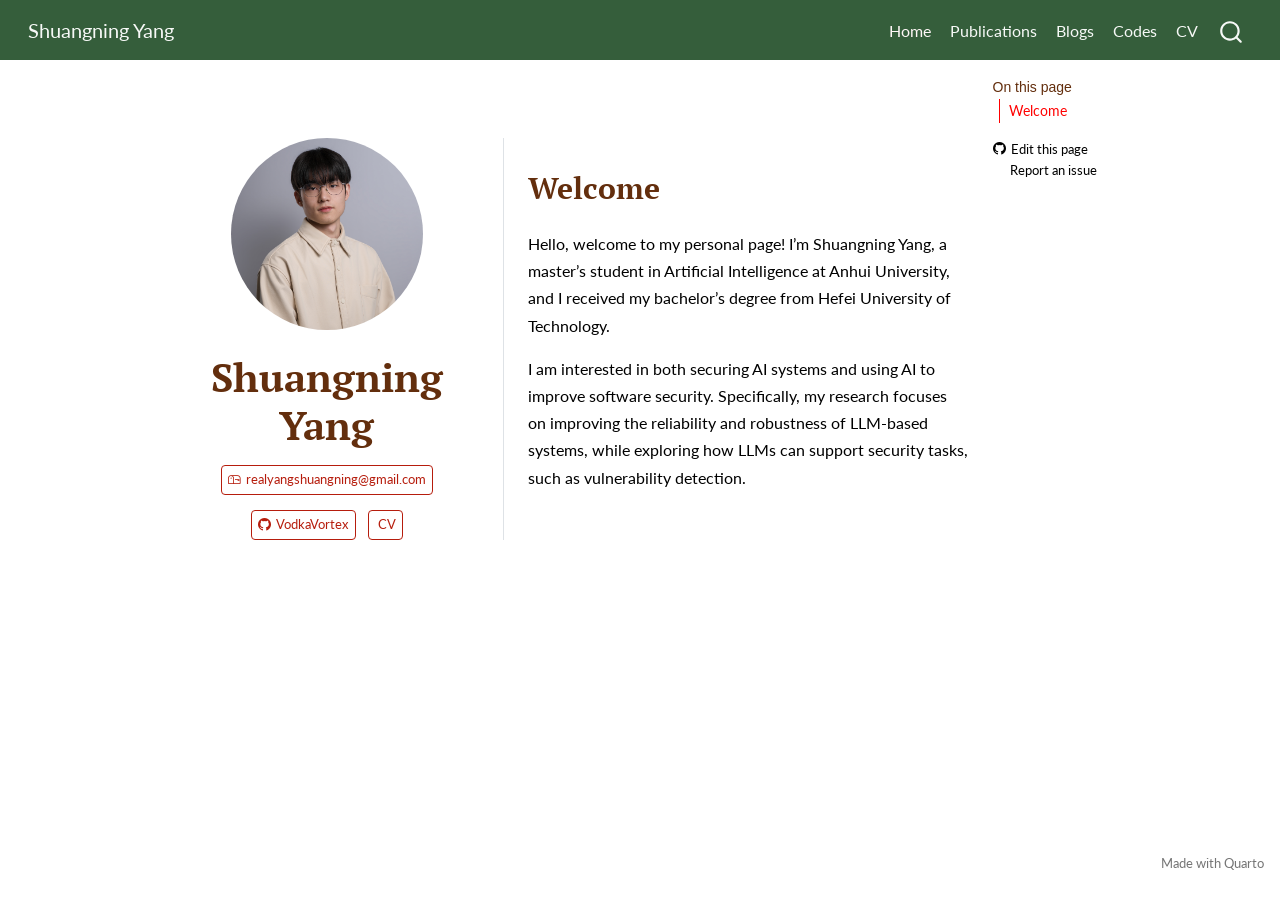
==== commit 08d9c0ad: "update" ====
--- a/docs/index.html
+++ b/docs/index.html
@@ -100,6 +100,10 @@
 <span class="menu-text">Publications</span></a>
   </li>  
   <li class="nav-item">
+    <a class="nav-link" href="./blogs.html"> 
+<span class="menu-text">Blogs</span></a>
+  </li>  
+  <li class="nav-item">
     <a class="nav-link" href="./codes.html"> 
 <span class="menu-text">Codes</span></a>
   </li>  
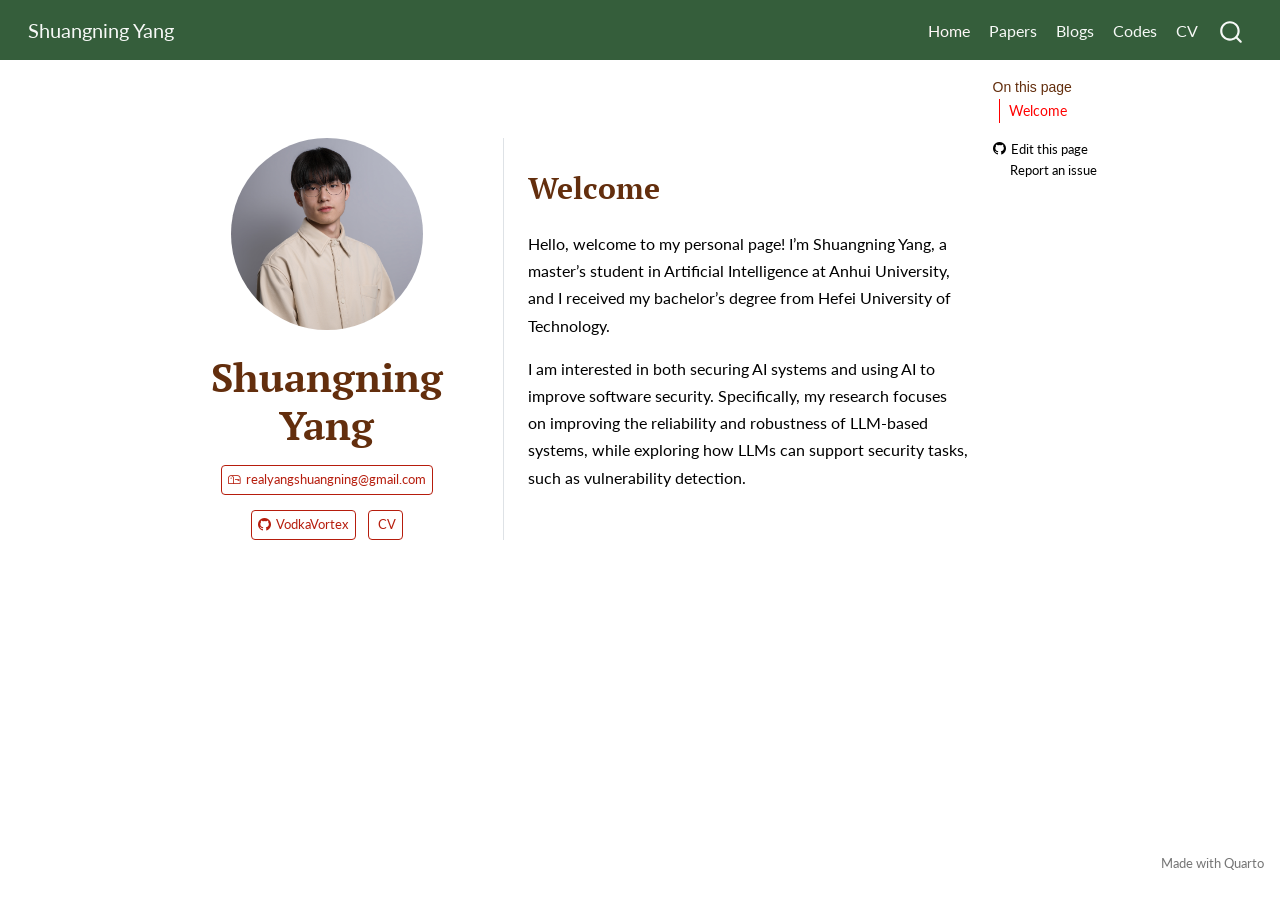
==== commit 59e1129b: "update" ====
--- a/docs/index.html
+++ b/docs/index.html
@@ -97,7 +97,7 @@
   </li>  
   <li class="nav-item">
     <a class="nav-link" href="./publications.html"> 
-<span class="menu-text">Publications</span></a>
+<span class="menu-text">Papers</span></a>
   </li>  
   <li class="nav-item">
     <a class="nav-link" href="./blogs.html"> 
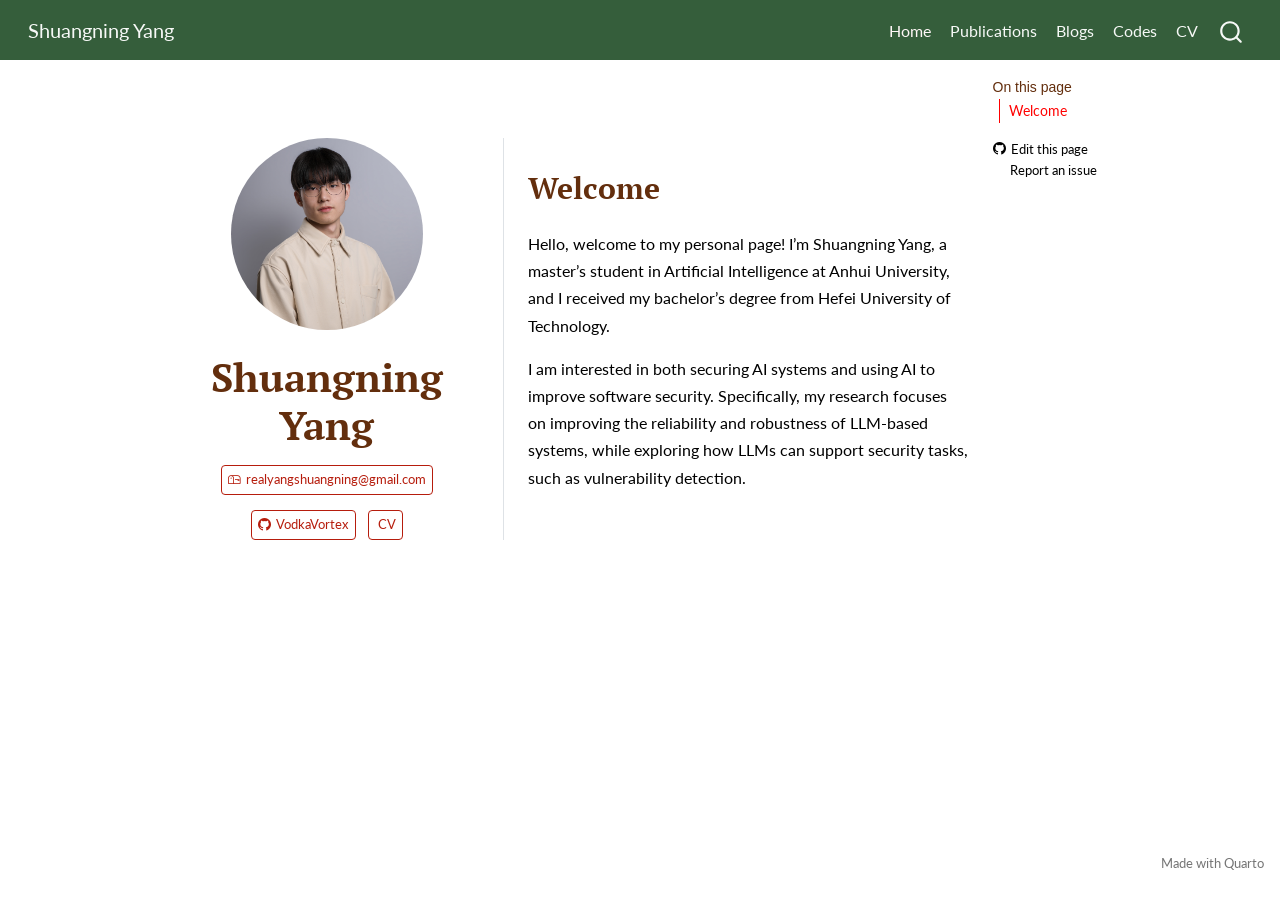
==== commit f6be144c: "update" ====
--- a/docs/index.html
+++ b/docs/index.html
@@ -97,7 +97,7 @@
   </li>  
   <li class="nav-item">
     <a class="nav-link" href="./publications.html"> 
-<span class="menu-text">Papers</span></a>
+<span class="menu-text">Publications</span></a>
   </li>  
   <li class="nav-item">
     <a class="nav-link" href="./blogs.html"> 
